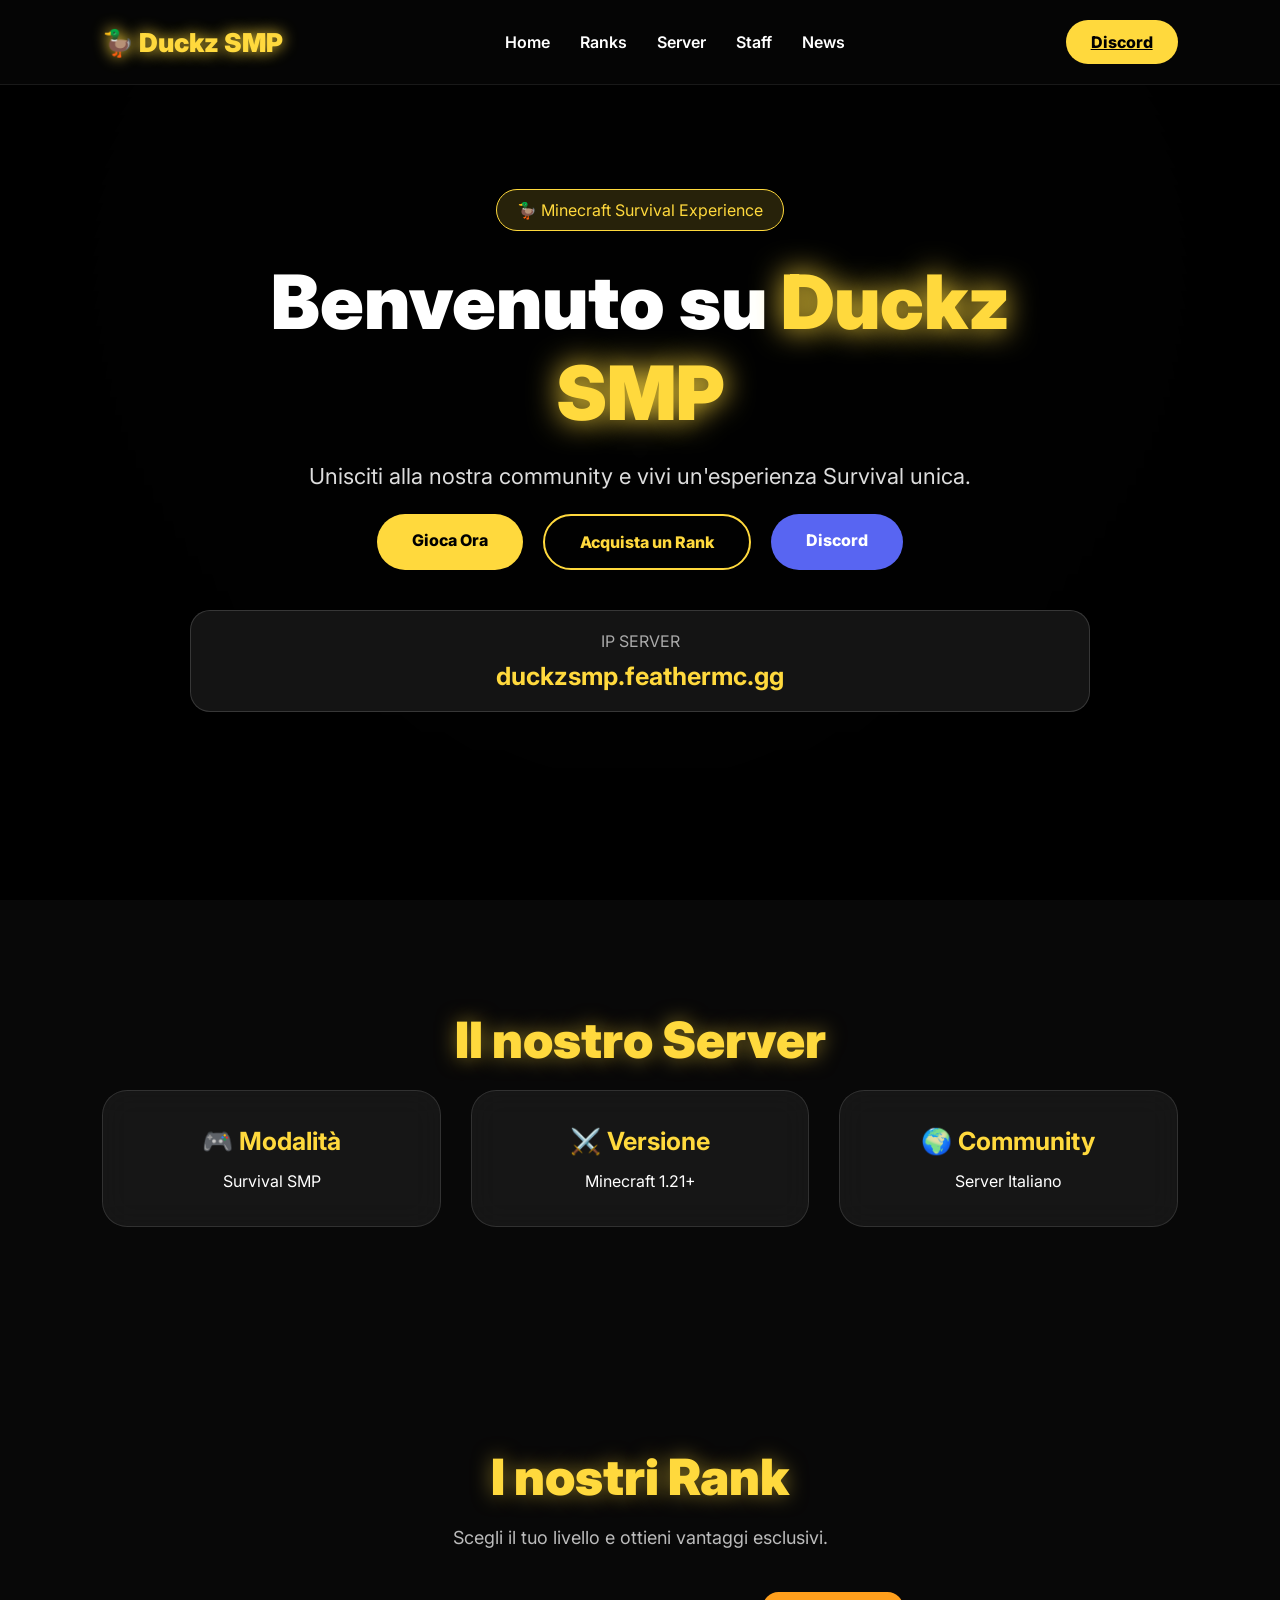
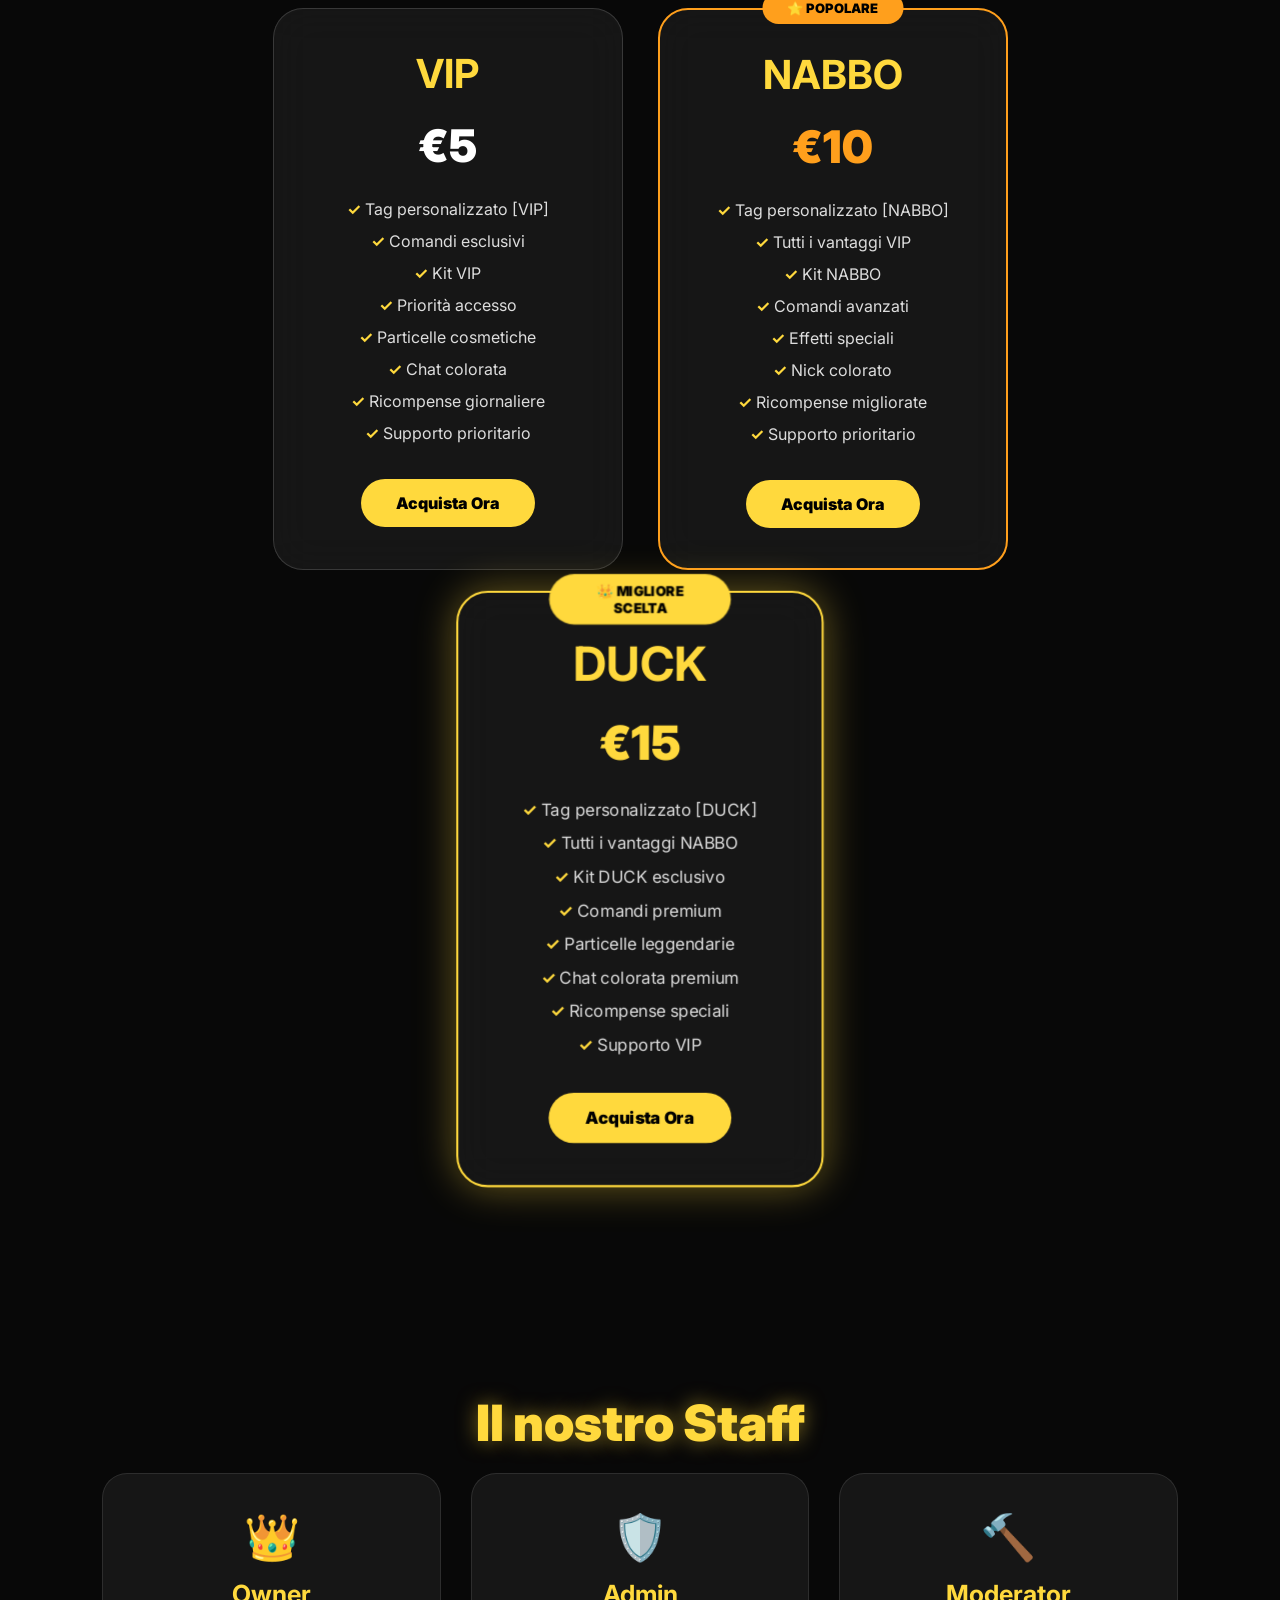
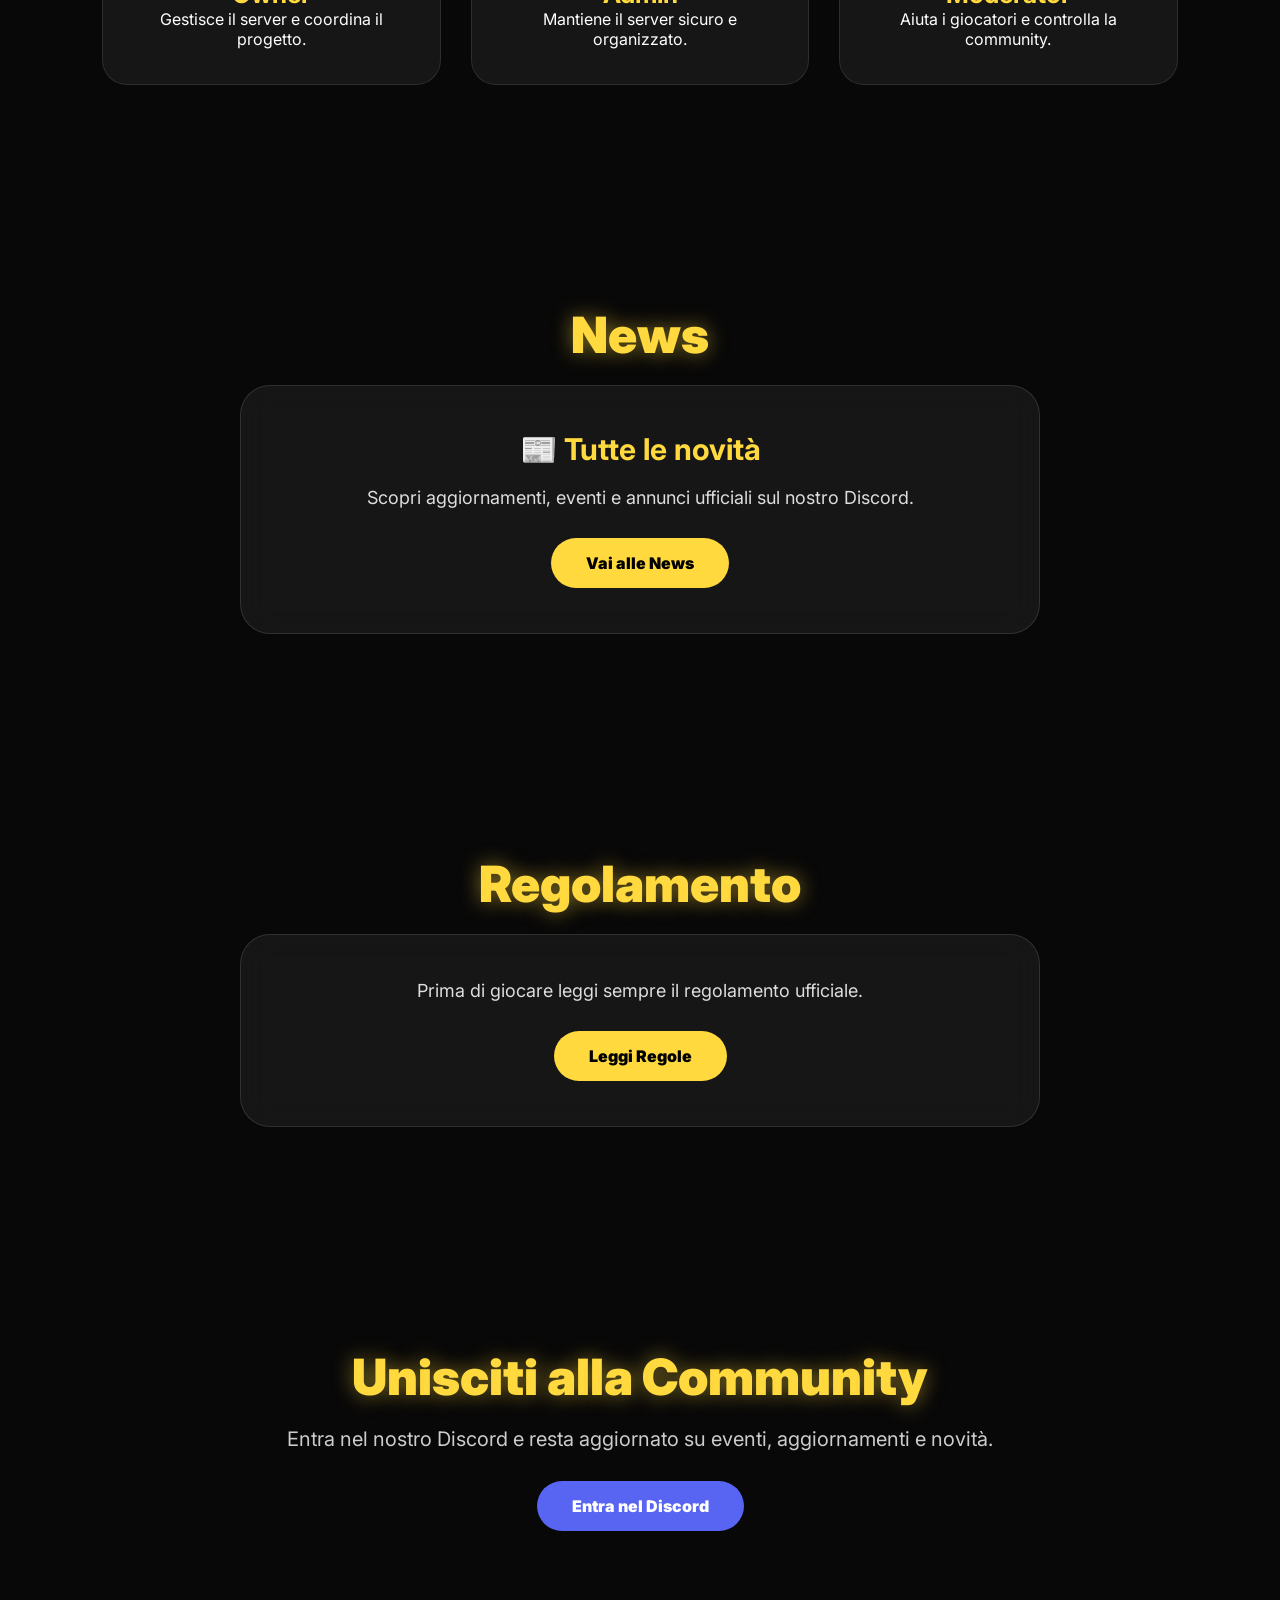
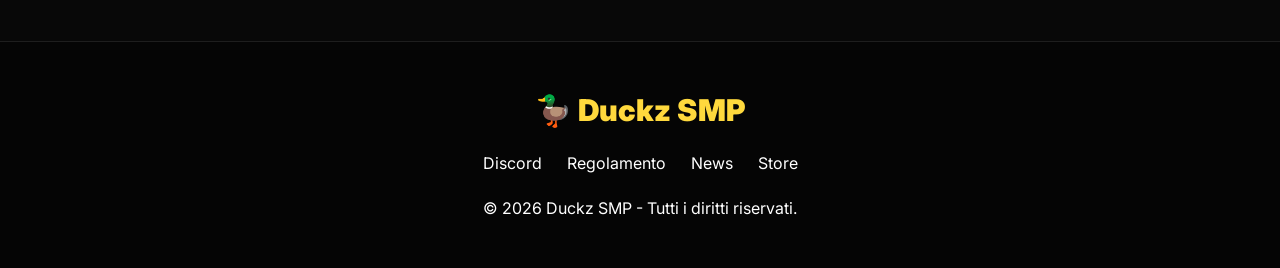
==== index.html @ 5bb67195 "Add files via upload" ====
<!DOCTYPE html>
<html lang="it">

<head>

<meta charset="UTF-8">

<meta name="viewport" content="width=device-width, initial-scale=1.0">

<title>Duckz SMP | Minecraft Survival</title>

<meta name="description" content="Duckz SMP - Il server Minecraft Survival definitivo con rank VIP, NABBO e DUCK.">

<meta name="keywords" content="Minecraft, SMP, Duckz SMP, Survival, Server Minecraft">

<meta name="theme-color" content="#FFD93D">


<link rel="preconnect" href="https://fonts.googleapis.com">

<link rel="preconnect" href="https://fonts.gstatic.com" crossorigin>

<link href="https://fonts.googleapis.com/css2?family=Inter:wght@300;400;500;600;700;800;900&display=swap" rel="stylesheet">


<link rel="stylesheet" href="style.css">


</head>


<body>


<div id="particles"></div>



<header>


<nav>


<div class="logo">

🦆 Duckz SMP

</div>



<ul>

<li>
<a href="#home">Home</a>
</li>


<li>
<a href="#ranks">Ranks</a>
</li>


<li>
<a href="#server">Server</a>
</li>


<li>
<a href="#staff">Staff</a>
</li>


<li>
<a href="https://discord.gg/kTZZnbdZk" target="_blank">
News
</a>
</li>

</ul>



<a class="discord-btn" href="https://discord.gg/pqJrvuPHH" target="_blank">

Discord

</a>



</nav>


</header>





<section class="hero" id="home">


<div class="hero-overlay"></div>


<div class="hero-content">


<div class="badge">

🦆 Minecraft Survival Experience

</div>



<h1>

Benvenuto su <span>Duckz SMP</span>

</h1>



<p>

Unisciti alla nostra community e vivi un'esperienza Survival unica.

</p>



<div class="hero-buttons">


<a href="#server" class="main-btn">

Gioca Ora

</a>



<a href="#ranks" class="second-btn">

Acquista un Rank

</a>



<a href="https://discord.gg/pqJrvuPHH" target="_blank" class="discord-main">

Discord

</a>


</div>



<div class="server-ip">


<span>IP SERVER</span>


<h3>

duckzsmp.feathermc.gg

</h3>


</div>


</div>


</section>





<section id="server" class="section">


<h2>

Il nostro Server

</h2>



<div class="info-grid">



<div class="info-card">


<h3>

🎮 Modalità

</h3>


<p>

Survival SMP

</p>


</div>





<div class="info-card">


<h3>

⚔️ Versione

</h3>


<p>

Minecraft 1.21+

</p>


</div>





<div class="info-card">


<h3>

🌍 Community

</h3>


<p>

Server Italiano

</p>


</div>



</div>



</section>





<section id="ranks" class="section">


<h2>

I nostri Rank

</h2>


<p class="subtitle">

Scegli il tuo livello e ottieni vantaggi esclusivi.

</p>



<div class="rank-container">





<div class="rank-card">


<h3>

VIP

</h3>


<div class="price">

€5

</div>


<ul>

<li>Tag personalizzato [VIP]</li>

<li>Comandi esclusivi</li>

<li>Kit VIP</li>

<li>Priorità accesso</li>

<li>Particelle cosmetiche</li>

<li>Chat colorata</li>

<li>Ricompense giornaliere</li>

<li>Supporto prioritario</li>

</ul>


<a href="shop.html">

Acquista Ora

</a>


</div>





<div class="rank-card nabbo">


<div class="popular">

⭐ POPOLARE

</div>



<h3>

NABBO

</h3>


<div class="price">

€10

</div>


<ul>

<li>Tag personalizzato [NABBO]</li>

<li>Tutti i vantaggi VIP</li>

<li>Kit NABBO</li>

<li>Comandi avanzati</li>

<li>Effetti speciali</li>

<li>Nick colorato</li>

<li>Ricompense migliorate</li>

<li>Supporto prioritario</li>

</ul>


<a href="shop.html">

Acquista Ora

</a>


</div>

<div class="rank-card duck">


<div class="popular duck-tag">

👑 MIGLIORE SCELTA

</div>


<h3>

DUCK

</h3>


<div class="price">

€15

</div>



<ul>

<li>Tag personalizzato [DUCK]</li>

<li>Tutti i vantaggi NABBO</li>

<li>Kit DUCK esclusivo</li>

<li>Comandi premium</li>

<li>Particelle leggendarie</li>

<li>Chat colorata premium</li>

<li>Ricompense speciali</li>

<li>Supporto VIP</li>

</ul>


<a href="shop.html">

Acquista Ora

</a>


</div>


</div>


</section>





<section id="staff" class="section">


<h2>

Il nostro Staff

</h2>



<div class="staff-container">



<div class="staff-card">


<div class="staff-icon">

👑

</div>


<h3>

Owner

</h3>


<p>

Gestisce il server e coordina il progetto.

</p>


</div>





<div class="staff-card">


<div class="staff-icon">

🛡️

</div>


<h3>

Admin

</h3>


<p>

Mantiene il server sicuro e organizzato.

</p>


</div>





<div class="staff-card">


<div class="staff-icon">

🔨

</div>


<h3>

Moderator

</h3>


<p>

Aiuta i giocatori e controlla la community.

</p>


</div>



</div>


</section>





<section class="section news">


<h2>

News

</h2>



<div class="news-box">


<h3>

📰 Tutte le novità

</h3>


<p>

Scopri aggiornamenti, eventi e annunci ufficiali sul nostro Discord.

</p>


<a href="https://discord.gg/kTZZnbdZk" target="_blank">

Vai alle News

</a>


</div>


</section>





<section class="section rules">


<h2>

Regolamento

</h2>


<div class="rules-box">


<p>

Prima di giocare leggi sempre il regolamento ufficiale.

</p>



<a href="https://discord.gg/FnRfa8VfC" target="_blank">

Leggi Regole

</a>


</div>


</section>





<section class="section community">


<h2>

Unisciti alla Community

</h2>



<p>

Entra nel nostro Discord e resta aggiornato su eventi, aggiornamenti e novità.

</p>



<a class="discord-big" href="https://discord.gg/pqJrvuPHH" target="_blank">

Entra nel Discord

</a>


</section>





<footer>



<div class="footer-logo">

🦆 Duckz SMP

</div>



<div class="footer-links">


<a href="https://discord.gg/pqJrvuPHH" target="_blank">

Discord

</a>



<a href="https://discord.gg/FnRfa8VfC" target="_blank">

Regolamento

</a>



<a href="https://discord.gg/kTZZnbdZk" target="_blank">

News

</a>


<a href="shop.html">

Store

</a>


</div>




<p>

© 2026 Duckz SMP - Tutti i diritti riservati.

</p>


</footer>





<script src="script.js"></script>



</body>


</html>
---- style.css ----
*{

margin:0;
padding:0;
box-sizing:border-box;
font-family:'Inter',sans-serif;

}


html{

scroll-behavior:smooth;

}


body{

background:#080808;
color:white;
overflow-x:hidden;

}


/* PARTICELLE */

#particles{

position:fixed;
top:0;
left:0;
width:100%;
height:100%;
z-index:-1;
pointer-events:none;

}



/* NAVBAR */


header{

position:fixed;
top:0;
left:0;
width:100%;
z-index:1000;

}



nav{

display:flex;
align-items:center;
justify-content:space-between;

padding:20px 8%;

background:rgba(10,10,10,0.55);

backdrop-filter:blur(15px);

border-bottom:1px solid rgba(255,255,255,0.08);

}



.logo{

font-size:26px;
font-weight:900;

color:#FFD93D;

text-shadow:

0 0 15px #FFD93D;

}



nav ul{

display:flex;
gap:30px;
list-style:none;

}



nav ul a{

color:white;
text-decoration:none;

font-weight:600;

transition:.3s;

}



nav ul a:hover{

color:#FFD93D;

}



.discord-btn{

background:#FFD93D;

color:#000!important;

padding:12px 25px;

border-radius:30px;

font-weight:800;

transition:.3s;

}



.discord-btn:hover{

transform:translateY(-4px);

box-shadow:

0 0 25px #FFD93D;

}





/* HERO */


.hero{

height:100vh;

display:flex;

align-items:center;

justify-content:center;

text-align:center;

position:relative;


background:

linear-gradient(
rgba(0,0,0,.65),
rgba(0,0,0,.85)
),

url("assets/hero.jpg");


background-size:cover;

background-position:center;


}



.hero-overlay{

position:absolute;

inset:0;

background:

radial-gradient(

circle,

transparent,

rgba(0,0,0,.8)

);

}



.hero-content{

position:relative;

z-index:2;

max-width:900px;

animation:show 1s ease;

}



.badge{

display:inline-block;

padding:10px 20px;

border-radius:30px;

background:rgba(255,217,61,.15);

border:1px solid #FFD93D;

color:#FFD93D;

margin-bottom:25px;

}



.hero h1{

font-size:75px;

font-weight:900;

}



.hero h1 span{

color:#FFD93D;

text-shadow:

0 0 30px #FFD93D;

}



.hero p{

font-size:22px;

margin:25px 0;

color:#ddd;

}




.hero-buttons{

display:flex;

justify-content:center;

gap:20px;

flex-wrap:wrap;

}



.hero-buttons a{

text-decoration:none;

padding:16px 35px;

border-radius:40px;

font-weight:800;

transition:.3s;

}



.main-btn{

background:#FFD93D;

color:black;

}



.second-btn{

border:2px solid #FFD93D;

color:#FFD93D;

}



.discord-main{

background:#5865F2;

color:white;

}



.hero-buttons a:hover{

transform:translateY(-6px);

box-shadow:

0 0 25px #FFD93D;

}





.server-ip{

margin-top:40px;

background:

rgba(255,255,255,.08);

backdrop-filter:blur(15px);

padding:20px;

border-radius:20px;

border:1px solid rgba(255,255,255,.15);

}



.server-ip span{

color:#aaa;

}



.server-ip h3{

color:#FFD93D;

font-size:25px;

margin-top:10px;

}

/* SEZIONI */


.section{

padding:110px 8%;

}


.section h2{

text-align:center;

font-size:50px;

font-weight:900;

color:#FFD93D;

margin-bottom:20px;

text-shadow:

0 0 20px rgba(255,217,61,.5);

}



.subtitle{

text-align:center;

color:#bbb;

font-size:18px;

margin-bottom:60px;

}





/* SERVER INFO */


.info-grid{

display:grid;

grid-template-columns:

repeat(auto-fit,minmax(250px,1fr));

gap:30px;

}



.info-card{

background:

rgba(255,255,255,.06);

border:1px solid rgba(255,255,255,.12);

padding:35px;

border-radius:25px;

text-align:center;

backdrop-filter:blur(15px);

transition:.4s;

}



.info-card:hover{

transform:

translateY(-10px)

rotateY(8deg);

box-shadow:

0 0 30px rgba(255,217,61,.3);

}



.info-card h3{

color:#FFD93D;

font-size:25px;

margin-bottom:15px;

}




/* RANKS */


.rank-container{

display:flex;

justify-content:center;

align-items:stretch;

gap:35px;

flex-wrap:wrap;

}



.rank-card{

position:relative;

width:350px;

padding:40px 30px;

background:

rgba(255,255,255,.06);

border:

1px solid rgba(255,255,255,.15);

border-radius:30px;

text-align:center;

backdrop-filter:blur(20px);

transition:.4s;

}



.rank-card:hover{

transform:

translateY(-15px)

scale(1.03);

box-shadow:

0 0 35px rgba(255,217,61,.35);

}



.rank-card h3{

font-size:40px;

color:#FFD93D;

margin-bottom:10px;

}



.price{

font-size:45px;

font-weight:900;

margin:20px;

}



.rank-card ul{

list-style:none;

line-height:2;

color:#ddd;

}



.rank-card li::before{

content:"✓ ";

color:#FFD93D;

font-weight:bold;

}



.rank-card a{

display:inline-block;

margin-top:30px;

padding:14px 35px;

border-radius:40px;

background:#FFD93D;

color:black;

font-weight:900;

text-decoration:none;

transition:.3s;

}



.rank-card a:hover{

box-shadow:

0 0 25px #FFD93D;

transform:scale(1.08);

}




/* NABBO */


.nabbo{

border:

2px solid #ff9f1c;

}



.nabbo .price{

color:#ff9f1c;

}




/* DUCK */


.duck{

border:

2px solid #FFD93D;

transform:scale(1.05);

box-shadow:

0 0 40px rgba(255,217,61,.4);

}



.duck:hover{

box-shadow:

0 0 60px #FFD93D;

}



.duck h3{

font-size:45px;

}



.duck .price{

color:#FFD93D;

}



.popular{

position:absolute;

top:-18px;

left:50%;

transform:translateX(-50%);

background:#ff9f1c;

color:black;

padding:8px 25px;

border-radius:30px;

font-weight:900;

font-size:13px;

}



.duck-tag{

background:#FFD93D;

}





/* STAFF */


.staff-container{

display:grid;

grid-template-columns:

repeat(auto-fit,minmax(250px,1fr));

gap:30px;

}



.staff-card{

background:

rgba(255,255,255,.06);

padding:35px;

border-radius:25px;

text-align:center;

border:

1px solid rgba(255,255,255,.1);

transition:.4s;

}



.staff-card:hover{

transform:translateY(-10px);

box-shadow:

0 0 30px rgba(255,217,61,.25);

}



.staff-icon{

font-size:45px;

margin-bottom:15px;

}



.staff-card h3{

color:#FFD93D;

font-size:25px;

}

/* NEWS */

.news-box,
.rules-box{

max-width:800px;

margin:auto;

background:

rgba(255,255,255,.06);

border:

1px solid rgba(255,255,255,.12);

padding:45px;

border-radius:30px;

text-align:center;

backdrop-filter:blur(15px);

}



.news-box h3{

font-size:30px;

color:#FFD93D;

margin-bottom:20px;

}



.news-box p,
.rules-box p{

color:#ddd;

font-size:18px;

margin-bottom:30px;

}



.news-box a,
.rules-box a,
.discord-big{

display:inline-block;

padding:15px 35px;

background:#FFD93D;

color:black;

border-radius:40px;

text-decoration:none;

font-weight:900;

transition:.3s;

}



.news-box a:hover,
.rules-box a:hover,
.discord-big:hover{

transform:translateY(-5px);

box-shadow:

0 0 30px #FFD93D;

}





/* COMMUNITY */


.community{

text-align:center;

}



.community p{

color:#ccc;

font-size:20px;

margin-bottom:30px;

}





.discord-big{

background:#5865F2;

color:white;

}





/* FOOTER */


footer{

background:#050505;

padding:50px 8%;

text-align:center;

border-top:

1px solid rgba(255,255,255,.1);

}



.footer-logo{

font-size:30px;

font-weight:900;

color:#FFD93D;

margin-bottom:25px;

}



.footer-links{

display:flex;

justify-content:center;

gap:25px;

flex-wrap:wrap;

margin-bottom:25px;

}



.footer-links a{

color:white;

text-decoration:none;

transition:.3s;

}



.footer-links a:hover{

color:#FFD93D;

}





/* ANIMAZIONI */


@keyframes show{

from{

opacity:0;

transform:translateY(40px);

}


to{

opacity:1;

transform:translateY(0);

}


}





/* RESPONSIVE MOBILE */


@media(max-width:900px){


nav{

padding:18px 5%;

}


nav ul{

display:none;

}



.logo{

font-size:22px;

}



.hero h1{

font-size:45px;

}



.hero p{

font-size:18px;

}



.hero-buttons{

flex-direction:column;

align-items:center;

}



.hero-buttons a{

width:230px;

}



.section{

padding:80px 5%;

}



.section h2{

font-size:38px;

}



.rank-card{

width:100%;

}



.duck{

transform:none;

}



.info-grid{

grid-template-columns:1fr;

}



}



@media(max-width:500px){


.hero h1{

font-size:35px;

}



.server-ip h3{

font-size:18px;

}



.rank-card h3{

font-size:35px;

}



}
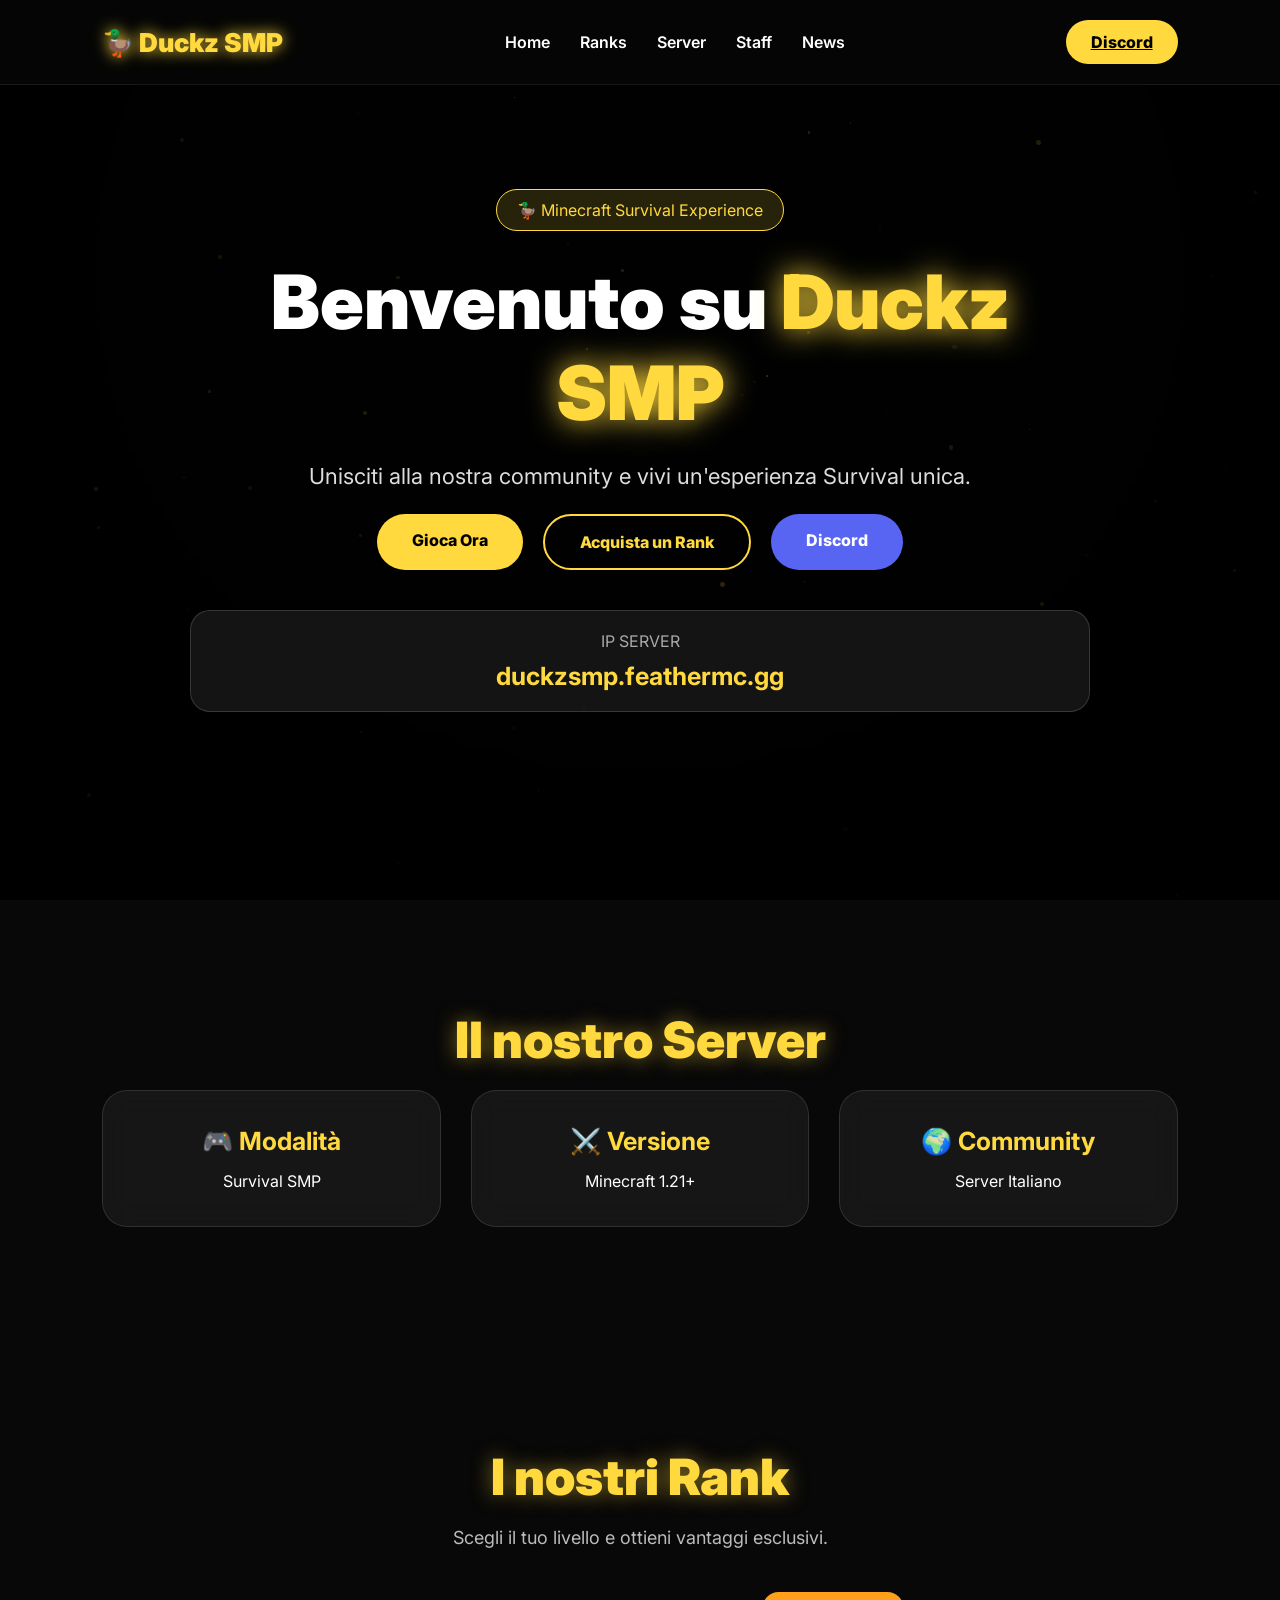
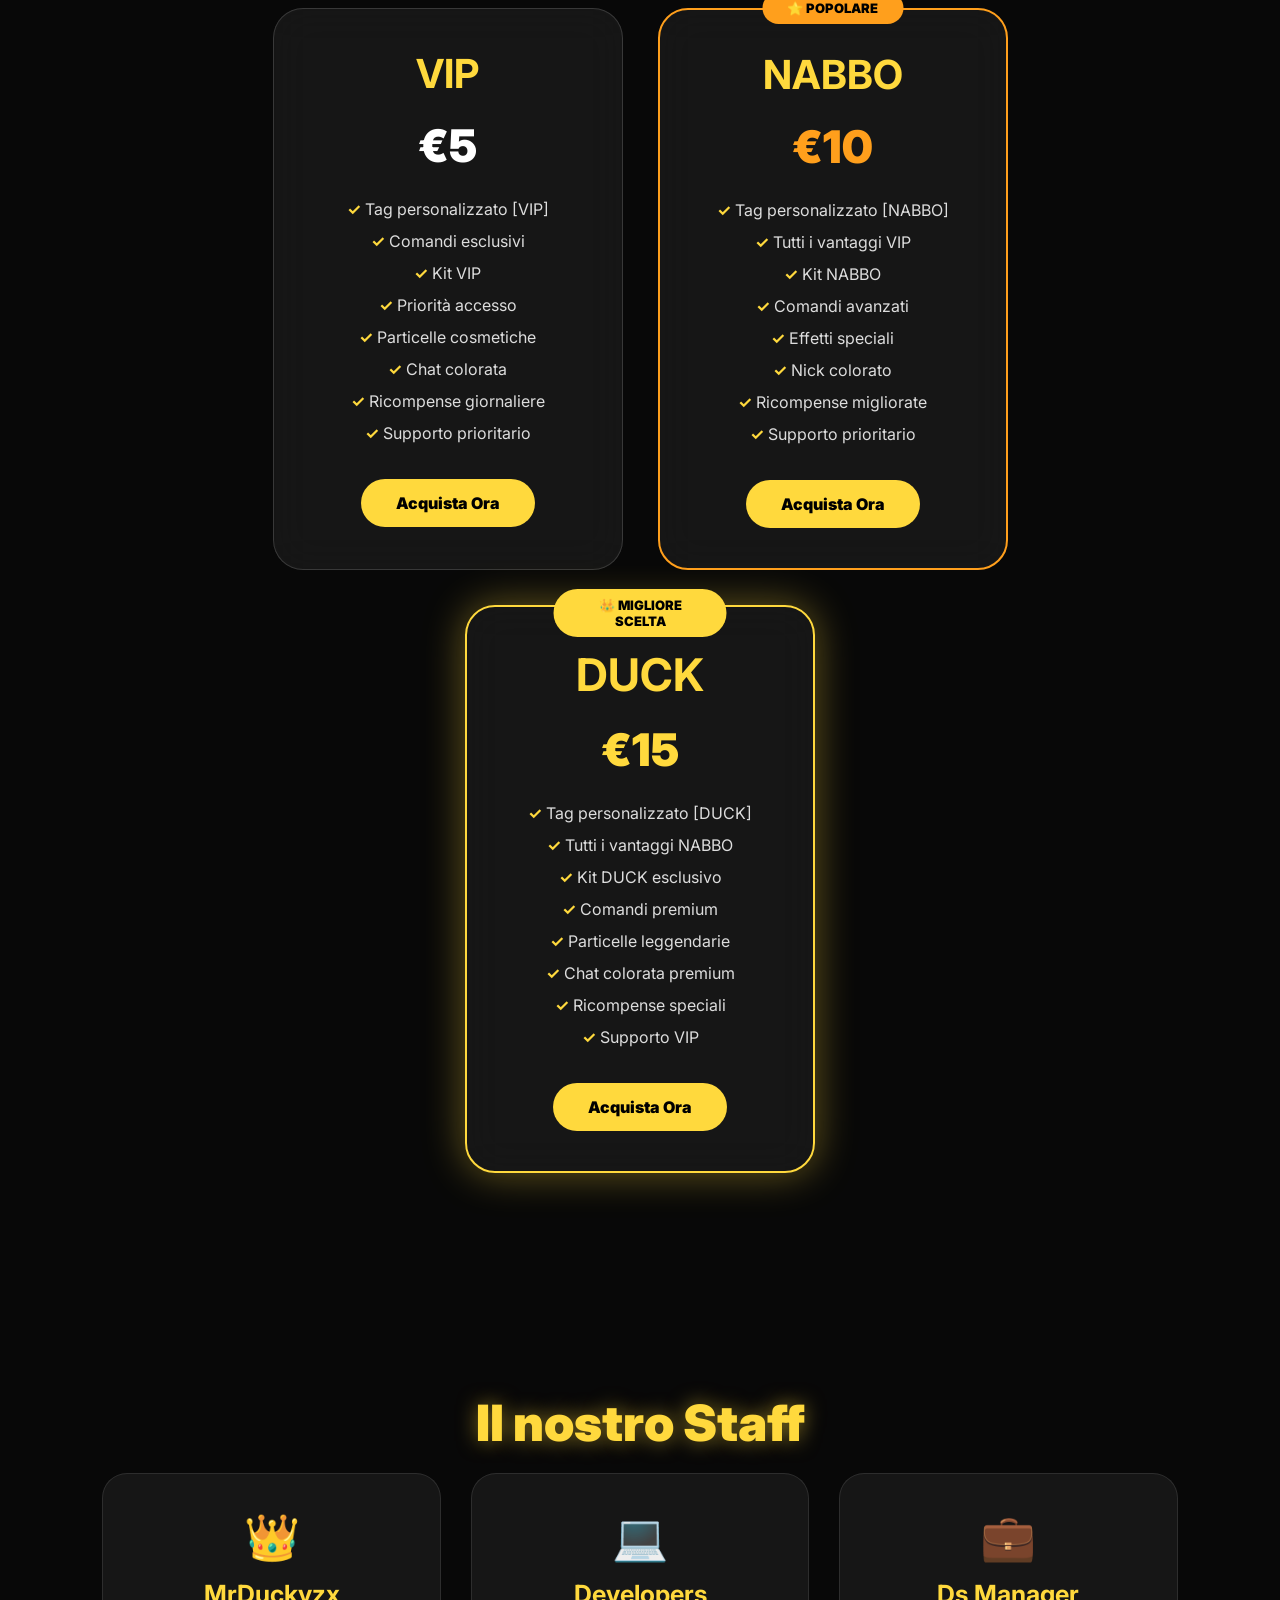
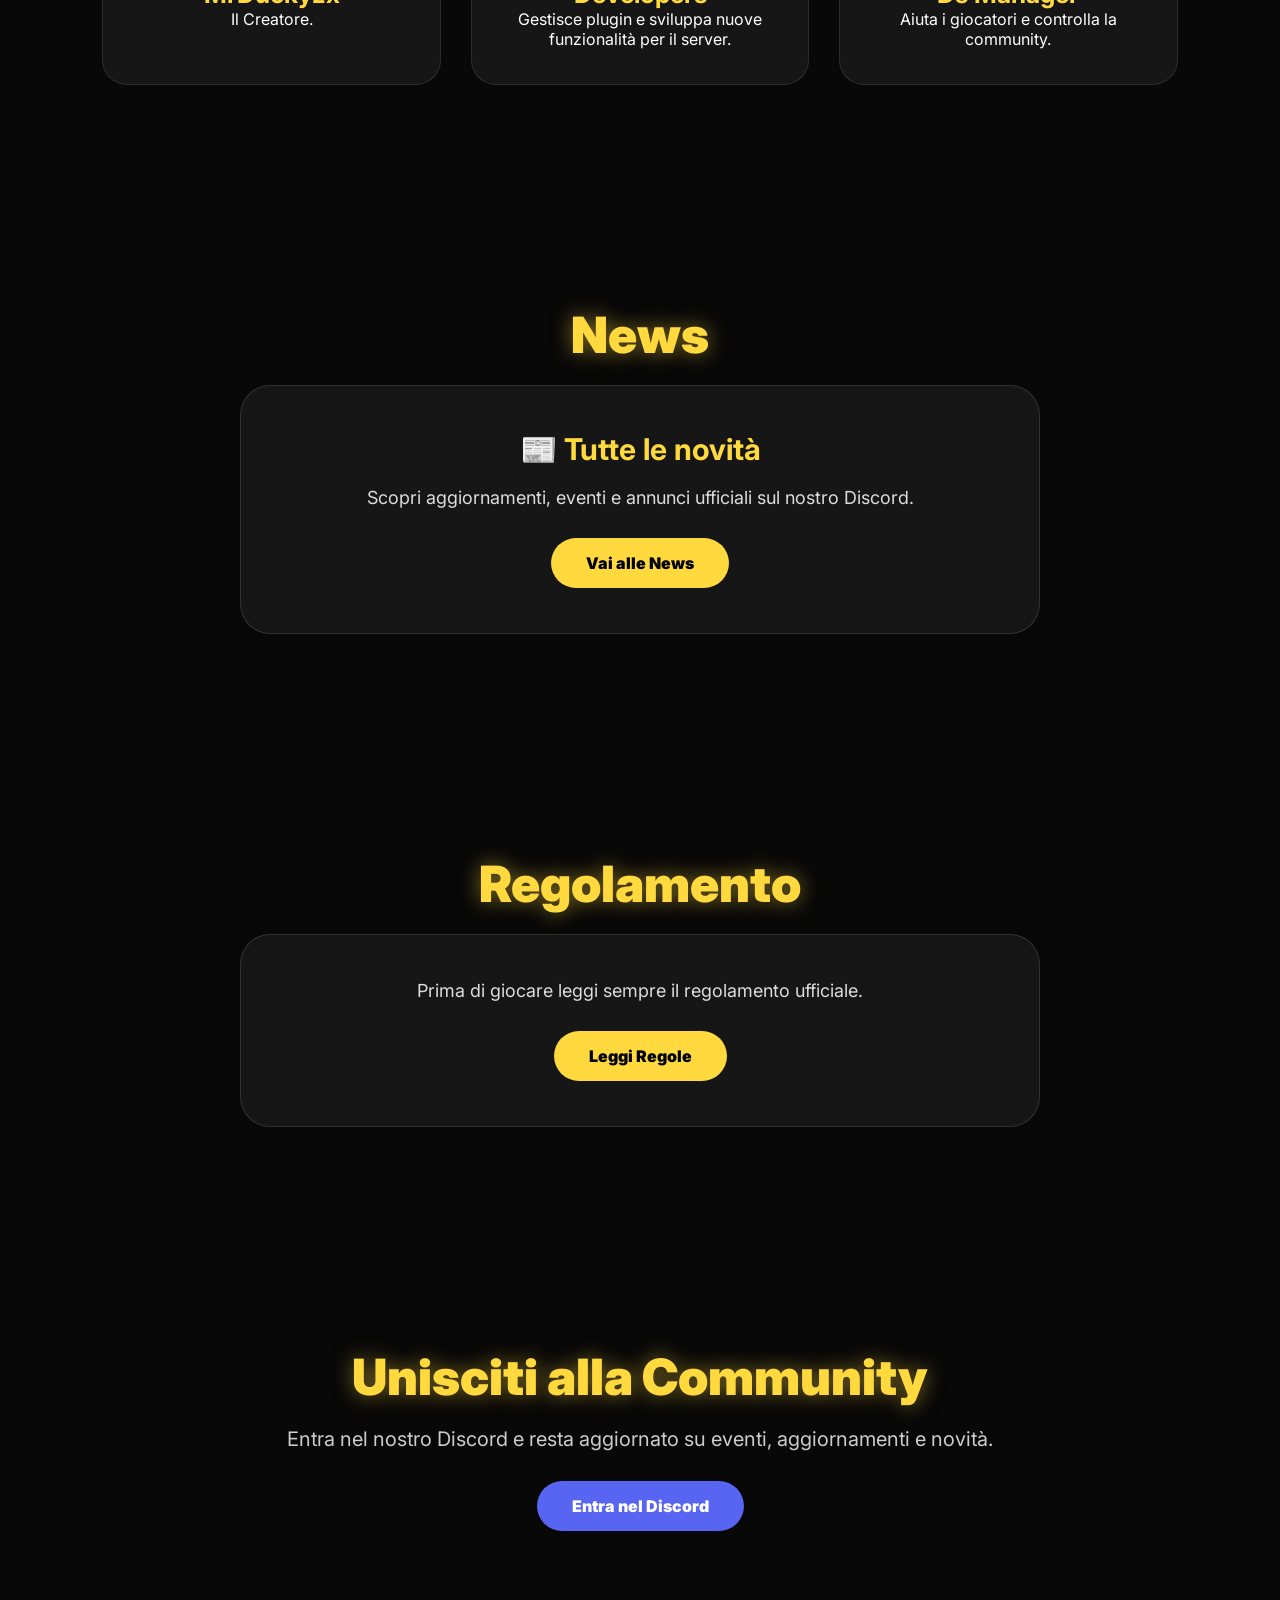
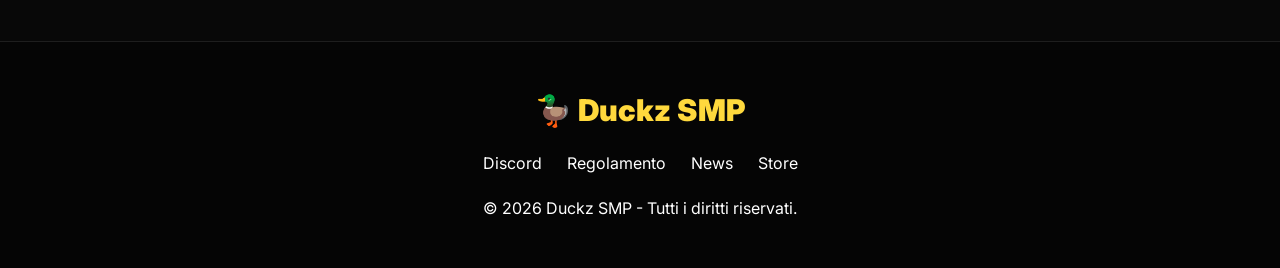
==== commit 924ebf9a: "Update index.html" ====
--- a/index.html
+++ b/index.html
@@ -501,14 +501,14 @@
 
 <h3>
 
-Owner
-
-</h3>
-
-
-<p>
-
-Gestisce il server e coordina il progetto.
+MrDuckyzx
+
+</h3>
+
+
+<p>
+  
+Il Creatore.
 
 </p>
 
@@ -524,21 +524,21 @@
 
 <div class="staff-icon">
 
-🛡️
-
-</div>
-
-
-<h3>
-
-Admin
-
-</h3>
-
-
-<p>
-
-Mantiene il server sicuro e organizzato.
+💻 
+
+</div>
+
+
+<h3>
+
+Developers
+
+</h3>
+
+
+<p>
+
+Gestisce plugin e sviluppa nuove funzionalità per il server.
 
 </p>
 
@@ -554,14 +554,14 @@
 
 <div class="staff-icon">
 
-🔨
-
-</div>
-
-
-<h3>
-
-Moderator
+💼
+
+</div>
+
+
+<h3>
+
+Ds Manager
 
 </h3>
 
@@ -769,4 +769,4 @@
 </body>
 
 
-</html>+</html>
